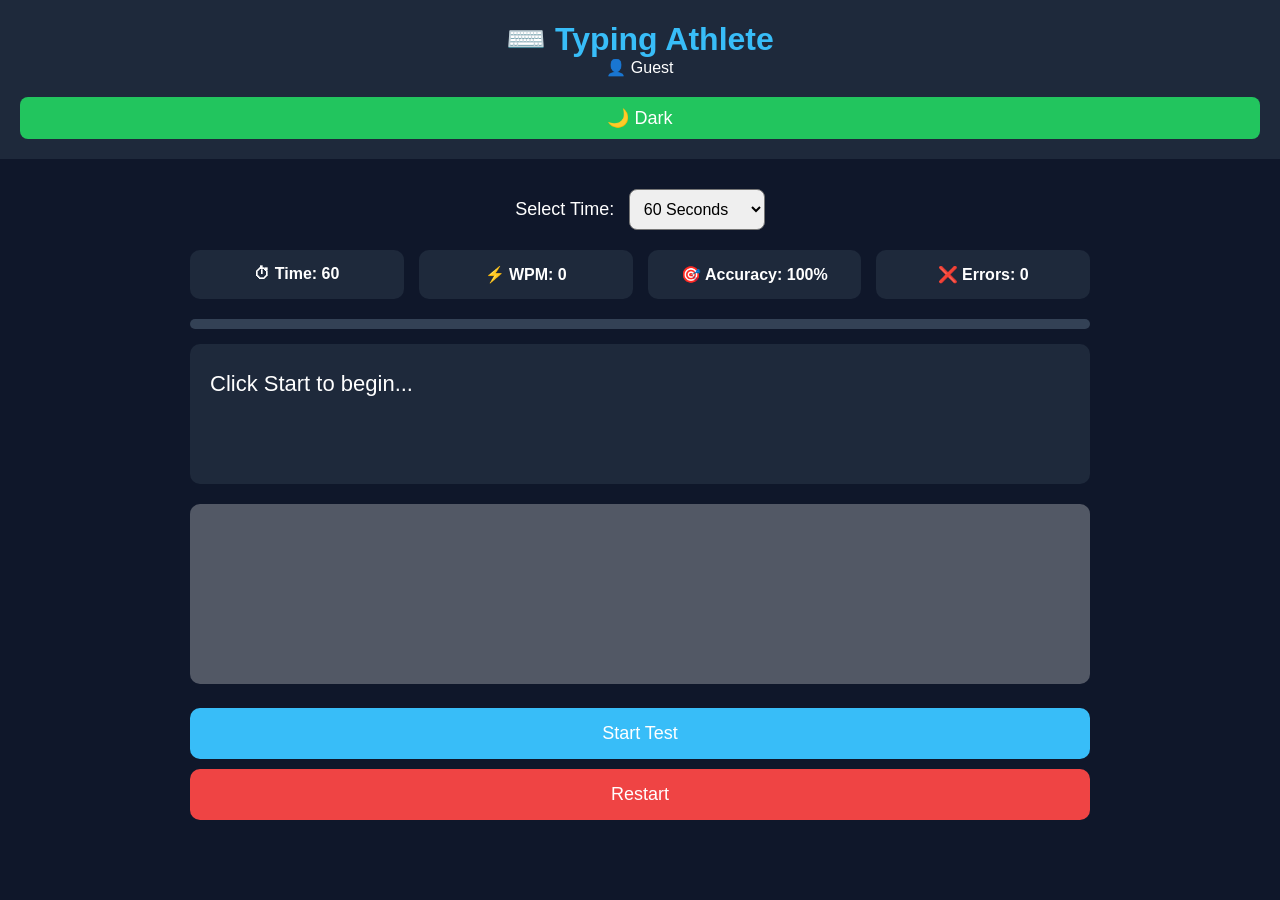
==== index.html @ ab13ba8a "first commit" ====
<!DOCTYPE html>
<html lang="en">
<head>
  <meta charset="UTF-8">
  <meta name="viewport" content="width=device-width, initial-scale=1.0">
  <title>Typing Athlete</title>
  <link rel="stylesheet" href="style.css">
</head>
  <div id="resultPopup" class="popup">
  <div class="popup-box">
    <h2>🎉 Test Completed</h2>

    <p>⚡ WPM: <span id="finalWpm">0</span></p>
    <p>🎯 Accuracy: <span id="finalAccuracy">100%</span></p>
    <p>❌ Errors: <span id="finalErrors">0</span></p>

    <button id="closePopup">Close</button>
  </div>
  </div>
<body>

<header>
  <h1>⌨️ Typing Athlete</h1>
  <span id="playerName"></span>
  <button id="themeBtn">🌙 Dark</button>
</header>

<div class="container">

<div class="timer-select">
  <label>Select Time:</label>

  <select id="timeSelect">
    <option value="15">15 Seconds</option>
    <option value="30">30 Seconds</option>
    <option value="60" selected>60 Seconds</option>
    <option value="120">120 Seconds</option>
  </select>
</div> 
  <div class="stats">
    <div>⏱ Time: <span id="timer">60</span></div>
    <div>⚡ WPM: <span id="wpm">0</span></div>
    <div>🎯 Accuracy: <span id="accuracy">100%</span></div>
    <div>❌ Errors: <span id="errors">0</span></div>
  </div>

 <div class="progress">
    <div id="progressBar"></div>
 </div>
  <div id="quote">
    Click Start to begin...
  </div>

  <textarea
    id="input"
    placeholder="Type here..."
    disabled>
  </textarea>

  <button id="startBtn">Start Test</button>
  <button id="restartBtn">Restart</button>

</div>

<script src="script.js"></script>

</body>
</html>
---- style.css ----
*{
    margin:0;
    padding:0;
    box-sizing:border-box;
    font-family:Arial,sans-serif;
}

body{
    background:#0f172a;
    color:white;
}

header{
    background:#1e293b;
    text-align:center;
    padding:20px;
}

header h1{
    color:#38bdf8;
}

.container{
    width:90%;
    max-width:900px;
    margin:30px auto;
}

.stats{
    display:grid;
    grid-template-columns:repeat(4,1fr);
    gap:15px;
    margin-bottom:20px;
}

.stats div{
    background:#1e293b;
    padding:15px;
    border-radius:10px;
    text-align:center;
    font-weight:bold;
}

#quote{
    background:#1e293b;
    padding:20px;
    border-radius:10px;
    min-height:140px;
    font-size:22px;
    line-height:40px;
    margin-bottom:20px;
}

textarea{
    width:100%;
    height:180px;
    padding:15px;
    font-size:20px;
    border:none;
    border-radius:10px;
    resize:none;
    outline:none;
}

button{
    width:100%;
    margin-top:20px;
    padding:15px;
    font-size:18px;
    background:#38bdf8;
    color:white;
    border:none;
    border-radius:10px;
    cursor:pointer;
}

button:hover{
    background:#0ea5e9;
}

.correct{
    color:#22c55e;
}

.incorrect{
    color:#ef4444;
}

@media(max-width:700px){
    .stats{
        grid-template-columns:repeat(2,1fr);
    }
}
#restartBtn{
    width:100%;
    margin-top:10px;
    padding:15px;
    font-size:18px;
    background:#ef4444;
    color:white;
    border:none;
    border-radius:10px;
    cursor:pointer;
}

#restartBtn:hover{
    background:#dc2626;
}
.timer-select{
    margin:20px 0;
    text-align:center;
}

.timer-select label{
    font-size:18px;
    margin-right:10px;
}

.timer-select select{
    padding:10px;
    font-size:16px;
    border-radius:8px;
}
.popup{
    position:fixed;
    inset:0;
    background:rgba(0,0,0,.7);
    display:none;
    justify-content:center;
    align-items:center;
}

.popup-box{
    background:white;
    color:black;
    padding:30px;
    border-radius:12px;
    width:300px;
    text-align:center;
}

.popup-box button{
    margin-top:20px;
    width:100%;
}
.light-mode{
    background:#f4f4f4;
    color:#111;
}

.light-mode header{
    background:#ffffff;
}

.light-mode .stats div,
.light-mode #quote{
    background:#ffffff;
    color:#111;
}

#themeBtn{
    padding:10px 20px;
    border:none;
    border-radius:8px;
    cursor:pointer;
    background:#22c55e;
    color:white;
}
.progress{
    width:100%;
    height:10px;
    background:#334155;
    border-radius:20px;
    margin-bottom:15px;
    overflow:hidden;
}

#progressBar{
    width:0%;
    height:100%;
    background:#22c55e;
    transition:0.2s;
}
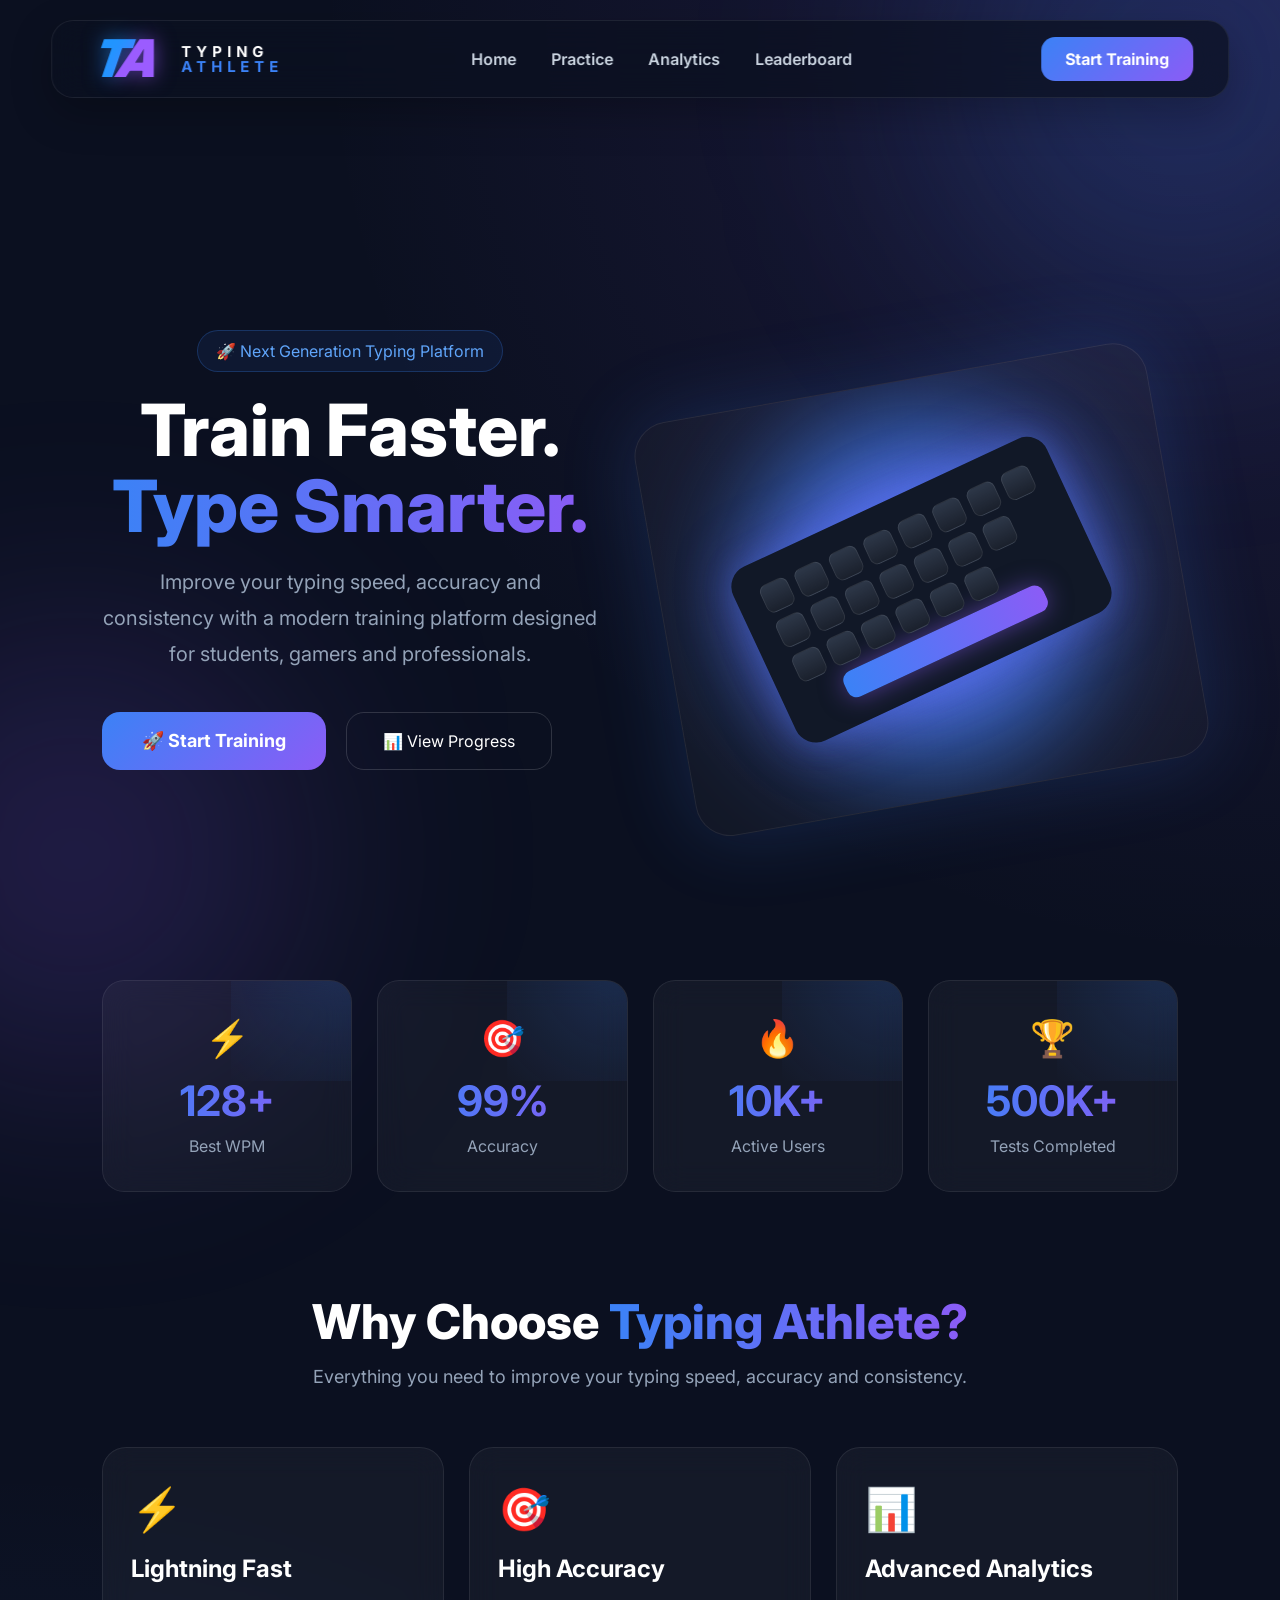
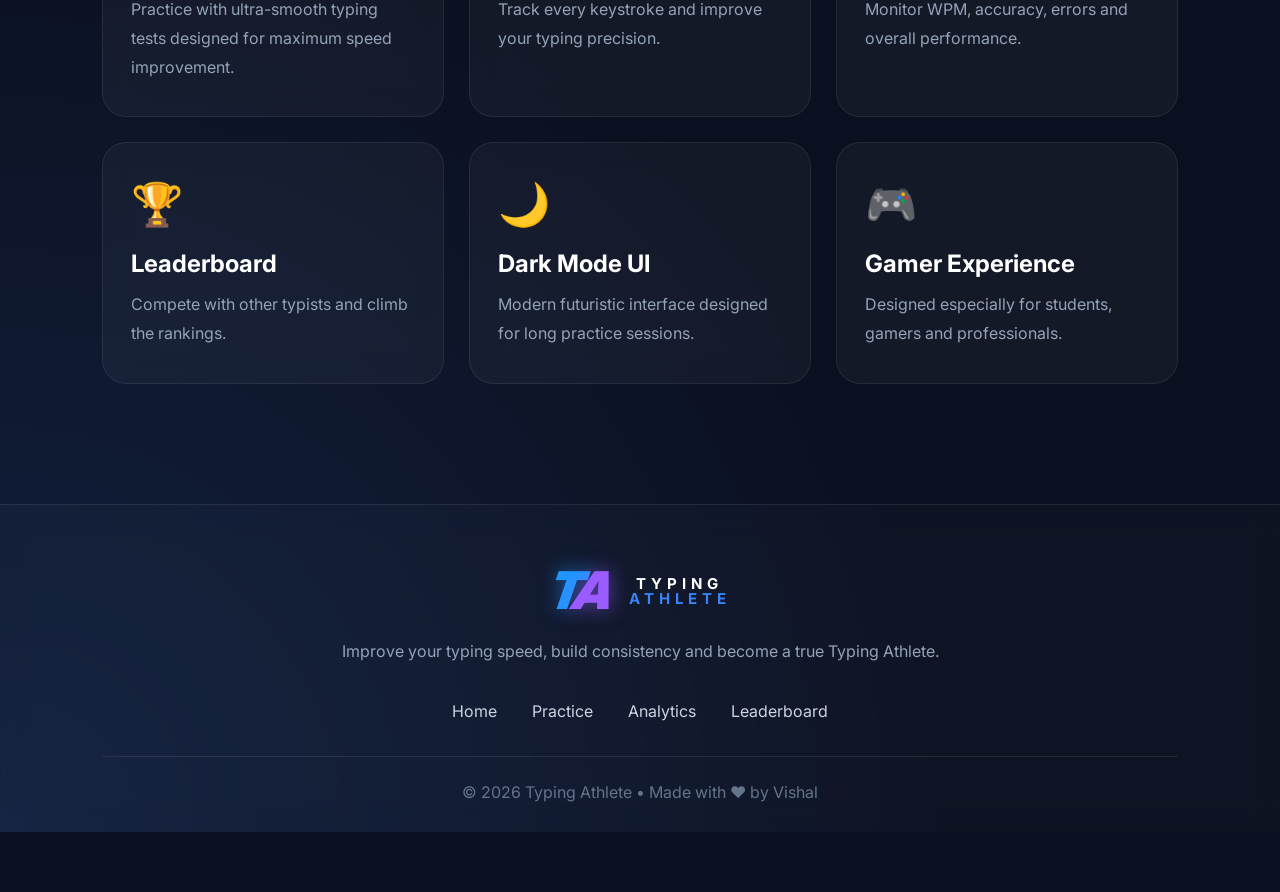
==== commit e7ab84b8: "Day 3 - Home Page Completed" ====
--- a/index.html
+++ b/index.html
@@ -1,68 +1,261 @@
- <!DOCTYPE html>
+<!DOCTYPE html>
 <html lang="en">
 <head>
-  <meta charset="UTF-8">
-  <meta name="viewport" content="width=device-width, initial-scale=1.0">
-  <title>Typing Athlete</title>
-  <link rel="stylesheet" href="style.css">
+    <meta charset="UTF-8">
+    <meta name="viewport" content="width=device-width, initial-scale=1.0">
+<title>Typing Athlete | Improve Speed & Accuracy</title>
+<meta name="description"
+content="Typing Athlete is a modern typing practice platform to improve typing speed, accuracy and consistency.">
+    <!-- Google Fonts -->
+    <link rel="preconnect" href="https://fonts.googleapis.com">
+    <link rel="preconnect" href="https://fonts.gstatic.com" crossorigin>
+    <link href="https://fonts.googleapis.com/css2?family=Inter:wght@400;500;600;700;800&display=swap" rel="stylesheet">
+
+    <!-- CSS -->
+    <link rel="stylesheet" href="css/home.css">
 </head>
-  <div id="resultPopup" class="popup">
-  <div class="popup-box">
-    <h2>🎉 Test Completed</h2>
-
-    <p>⚡ WPM: <span id="finalWpm">0</span></p>
-    <p>🎯 Accuracy: <span id="finalAccuracy">100%</span></p>
-    <p>❌ Errors: <span id="finalErrors">0</span></p>
-
-    <button id="closePopup">Close</button>
-  </div>
-  </div>
+
 <body>
 
-<header>
-  <h1>⌨️ Typing Athlete</h1>
-  <span id="playerName"></span>
-  <button id="themeBtn">🌙 Dark</button>
+<header class="navbar" id="navbar">
+
+    <div class="logo">
+
+    <div class="ta-logo">
+        <span class="t">T</span>
+        <span class="a">A</span>
+    </div>
+
+    <div class="brand-name">
+        <span>TYPING</span>
+        <span>ATHLETE</span>
+    </div>
+
+</div>
+
+    <nav class="nav-links">
+        <a href="index.html" class="active">Home</a>
+        <a href="practice.html">Practice</a>
+        <a href="analytics.html">Analytics</a>
+        <a href="leaderboard.html">Leaderboard</a>
+    </nav>
+
+    <a href="practice.html" class="start-btn">
+        Start Training
+    </a>
+
 </header>
 
-<div class="container">
-
-<div class="timer-select">
-  <label>Select Time:</label>
-
-  <select id="timeSelect">
-    <option value="15">15 Seconds</option>
-    <option value="30">30 Seconds</option>
-    <option value="60" selected>60 Seconds</option>
-    <option value="120">120 Seconds</option>
-  </select>
-</div> 
-  <div class="stats">
-    <div>⏱ Time: <span id="timer">60</span></div>
-    <div>⚡ WPM: <span id="wpm">0</span></div>
-    <div>🎯 Accuracy: <span id="accuracy">100%</span></div>
-    <div>❌ Errors: <span id="errors">0</span></div>
-  </div>
-
- <div class="progress">
-    <div id="progressBar"></div>
- </div>
-  <div id="quote">
-    Click Start to begin...
-  </div>
-
-  <textarea
-    id="input"
-    placeholder="Type here..."
-    disabled>
-  </textarea>
-
-  <button id="startBtn">Start Test</button>
-  <button id="restartBtn">Restart</button>
+
+<section class="hero reveal">
+
+    <div class="hero-left">
+
+        <p class="tag">🚀 Next Generation Typing Platform</p>
+
+        <h1>
+            Train Faster.<br>
+            <span>Type Smarter.</span>
+        </h1>
+
+        <p class="description">
+            Improve your typing speed, accuracy and consistency with a modern
+            training platform designed for students, gamers and professionals.
+        </p>
+
+        <div class="hero-buttons">
+            <a href="practice.html" class="hero-btn">
+                🚀 Start Training
+            </a>
+
+            <a href="#" class="secondary-btn">
+                📊 View Progress
+            </a>
+        </div>
+
+    </div>
+
+    <div class="hero-right">
+
+        <div class="keyboard-box">
+
+    <div class="circle"></div>
+
+    <div class="keyboard">
+
+        <div class="row">
+            <span></span><span></span><span></span><span></span><span></span><span></span><span></span><span></span>
+        </div>
+
+        <div class="row">
+            <span></span><span></span><span></span><span></span><span></span><span></span><span></span>
+        </div>
+
+        <div class="row">
+            <span></span><span></span><span></span><span></span><span></span><span></span>
+        </div>
+
+        <div class="space"></div>
+
+    </div>
 
 </div>
 
-<script src="script.js"></script>
+    </div>
+
+</section>
+
+<section class="stats reveal">
+    
+    <div class="stat-card">
+        <div class="stat-icon">⚡</div>
+        <h2>128+</h2>
+        <p>Best WPM</p>
+    </div>
+
+    <div class="stat-card">
+        <div class="stat-icon">🎯</div>
+        <h2>99%</h2>
+        <p>Accuracy</p>
+    </div>
+
+    <div class="stat-card">
+        <div class="stat-icon">🔥</div>
+        <h2>10K+</h2>
+        <p>Active Users</p>
+    </div>
+
+    <div class="stat-card">
+        <div class="stat-icon">🏆</div>
+        <h2>500K+</h2>
+        <p>Tests Completed</p>
+    </div>
+
+</section>
+
+<section class="features reveal">
+
+    <div class="section-title">
+        <h2>Why Choose <span>Typing Athlete?</span></h2>
+        <p>
+            Everything you need to improve your typing speed, accuracy and consistency.
+        </p>
+    </div>
+
+    <div class="features-grid">
+
+        <div class="feature-card">
+            <div class="feature-icon">⚡</div>
+            <h3>Lightning Fast</h3>
+            <p>Practice with ultra-smooth typing tests designed for maximum speed improvement.</p>
+        </div>
+
+        <div class="feature-card">
+            <div class="feature-icon">🎯</div>
+            <h3>High Accuracy</h3>
+            <p>Track every keystroke and improve your typing precision.</p>
+        </div>
+
+        <div class="feature-card">
+            <div class="feature-icon">📊</div>
+            <h3>Advanced Analytics</h3>
+            <p>Monitor WPM, accuracy, errors and overall performance.</p>
+        </div>
+
+        <div class="feature-card">
+            <div class="feature-icon">🏆</div>
+            <h3>Leaderboard</h3>
+            <p>Compete with other typists and climb the rankings.</p>
+        </div>
+
+        <div class="feature-card">
+            <div class="feature-icon">🌙</div>
+            <h3>Dark Mode UI</h3>
+            <p>Modern futuristic interface designed for long practice sessions.</p>
+        </div>
+
+        <div class="feature-card">
+            <div class="feature-icon">🎮</div>
+            <h3>Gamer Experience</h3>
+            <p>Designed especially for students, gamers and professionals.</p>
+        </div>
+
+    </div>
+
+</section>
+
+<footer class="footer reveal">
+
+    <div class="footer-top">
+
+        <div class="footer-brand">
+
+            <div class="ta-logo">
+                <span class="t">T</span>
+                <span class="a">A</span>
+            </div>
+
+            <div class="brand-name">
+                <span>TYPING</span>
+                <span>ATHLETE</span>
+            </div>
+
+        </div>
+
+        <p>
+            Improve your typing speed, build consistency and become a true Typing Athlete.
+        </p>
+
+    </div>
+
+    <div class="footer-links">
+        <a href="#">Home</a>
+        <a href="practice.html">Practice</a>
+        <a href="#">Analytics</a>
+        <a href="#">Leaderboard</a>
+    </div>
+
+    <div class="footer-bottom">
+        © 2026 Typing Athlete • Made with ❤️ by Vishal
+    </div>
+
+</footer>
+
+<script>
+    
+const navbar = document.getElementById("navbar");
+
+window.addEventListener("scroll", function () {
+    if (window.scrollY > 30) {
+        navbar.classList.add("scrolled");
+    } else {
+        navbar.classList.remove("scrolled");
+    }
+});
+const reveals = document.querySelectorAll(".reveal");
+
+function revealOnScroll(){
+
+    reveals.forEach((element)=>{
+
+        const windowHeight = window.innerHeight;
+        const elementTop = element.getBoundingClientRect().top;
+
+        if(elementTop < windowHeight - 120){
+            element.classList.add("active");
+        }
+
+    });
+
+}
+
+window.addEventListener("scroll", revealOnScroll);
+
+revealOnScroll();
+
+</script>
+
+<script src="js/home.js"></script>
 
 </body>
 </html>
--- a/css/home.css
+++ b/css/home.css
@@ -0,0 +1,919 @@
+/* Google Font */
+*{
+    margin:0;
+    padding:0;
+    box-sizing:border-box;
+    font-family:'Inter',sans-serif;
+}
+
+body{
+    background:#0b1020;
+    color:#ffffff;
+    background:
+radial-gradient(circle at top right, rgba(139,92,246,.15), transparent 35%),
+radial-gradient(circle at bottom left, rgba(59,130,246,.15), transparent 35%),
+#0B1020;
+}
+
+/* Navbar */
+
+.navbar{
+    width:92%;
+    max-width:1300px;
+    height:78px;
+
+    display:flex;
+    justify-content:space-between;
+    align-items:center;
+
+    padding:0 35px;
+
+    position:fixed;
+    top:20px;
+    left:50%;
+    transform:translateX(-50%);
+
+    background:rgba(11,16,32,.75);
+    backdrop-filter:blur(18px);
+
+    border:1px solid rgba(255,255,255,.08);
+    border-radius:22px;
+
+    box-shadow:
+        0 15px 40px rgba(0,0,0,.25);
+
+    z-index:1000;
+
+    transition:all .35s ease;
+}
+
+.logo{
+    font-size:26px;
+    font-weight:800;
+}
+
+.logo span{
+    margin-left:8px;
+}
+
+.nav-links{
+    display:flex;
+    gap:35px;
+}
+
+.nav-links a{
+    text-decoration:none;
+    color:#cbd5e1;
+    font-weight:600;
+    transition:.3s;
+}
+
+.nav-links a:hover{
+    color:#60a5fa;
+}
+
+.start-btn{
+    text-decoration:none;
+    color:#fff;
+
+    padding:12px 24px;
+
+    border-radius:14px;
+
+    background:linear-gradient(135deg,#3b82f6,#8b5cf6);
+
+    font-weight:700;
+
+    transition:.3s;
+}
+
+.start-btn:hover{
+    transform:translateY(-3px);
+    box-shadow:0 10px 25px rgba(59,130,246,.35);
+}
+
+/* Hero */
+
+.hero{
+    min-height:calc(100vh - 80px);
+
+    display:flex;
+    justify-content:center;
+    align-items:center;
+
+    text-align:center;
+
+    padding:40px;
+}
+
+.hero-content{
+    max-width:850px;
+}
+
+.tag{
+    display:inline-block;
+    padding:10px 18px;
+    border-radius:50px;
+    background:rgba(59,130,246,.08);
+    border:1px solid rgba(59,130,246,.25);
+    color:#60A5FA;
+}
+
+.hero h1{
+    font-size:68px;
+    line-height:1.1;
+    margin-bottom:25px;
+}
+
+.description{
+    font-size:20px;
+    color:#94a3b8;
+    line-height:1.8;
+    margin-bottom:40px;
+}
+
+.hero-btn{
+    display:inline-block;
+
+    text-decoration:none;
+
+    padding:18px 40px;
+
+    border-radius:18px;
+
+    background:linear-gradient(135deg,#3b82f6,#8b5cf6);
+
+    color:#fff;
+
+    font-size:18px;
+    font-weight:700;
+
+    transition:.3s;
+}
+
+.hero-btn:hover{
+    transform:translateY(-5px);
+    box-shadow:0 15px 35px rgba(59,130,246,.45);
+}
+
+/* Mobile */
+
+@media(max-width:768px){
+
+.nav-links{
+display:none;
+}
+
+.hero h1{
+font-size:42px;
+}
+
+.description{
+font-size:17px;
+}
+
+.navbar{
+padding:0 20px;
+}
+
+}
+.logo{
+    display:flex;
+    align-items:center;
+    gap:12px;
+}
+
+.logo-box{
+    width:45px;
+    height:45px;
+
+    display:flex;
+    justify-content:center;
+    align-items:center;
+
+    border-radius:14px;
+
+    background:linear-gradient(135deg,#3b82f6,#8b5cf6);
+
+    color:white;
+
+    font-weight:800;
+    font-size:18px;
+
+    box-shadow:0 10px 25px rgba(59,130,246,.35);
+}
+
+.logo-text{
+    font-size:24px;
+    font-weight:800;
+}
+.logo{
+    display:flex;
+    align-items:center;
+    gap:15px;
+}
+
+.ta-logo{
+    display:flex;
+    font-size:52px;
+    font-weight:900;
+    font-style:italic;
+    line-height:1;
+}
+
+.ta-logo .t{
+    color:#2196ff;
+    text-shadow:0 0 20px rgba(33,150,255,.6);
+}
+
+.ta-logo .a{
+    margin-left:-10px;
+    color:#9b5cff;
+    text-shadow:0 0 20px rgba(155,92,255,.6);
+}
+
+.logo-name{
+    display:flex;
+    flex-direction:column;
+    line-height:1.1;
+}
+
+.logo-name span:first-child{
+    color:#ffffff;
+    letter-spacing:6px;
+    font-size:16px;
+    font-weight:700;
+}
+
+.logo-name span:last-child{
+    color:#4f8dff;
+    letter-spacing:6px;
+    font-size:16px;
+    font-weight:700;
+}.logo{
+    display:flex;
+    align-items:center;
+    gap:14px;
+}
+
+.ta-logo{
+    display:flex;
+    align-items:center;
+    font-size:52px;
+    font-weight:900;
+    font-style:italic;
+    line-height:1;
+}
+
+.t{
+    color:#3B82F6;
+    transform:skew(-10deg);
+    text-shadow:0 0 18px rgba(59,130,246,.6);
+}
+
+.a{
+    margin-left:-12px;
+    color:#8B5CF6;
+    transform:skew(-10deg);
+    text-shadow:0 0 18px rgba(139,92,246,.6);
+}
+
+.brand-name{
+    display:flex;
+    flex-direction:column;
+    line-height:1;
+}
+
+.brand-name span:first-child{
+    color:#ffffff;
+    font-size:15px;
+    font-weight:700;
+    letter-spacing:5px;
+}
+
+.brand-name span:last-child{
+    color:#3B82F6;
+    font-size:15px;
+    font-weight:700;
+    letter-spacing:5px;
+}
+/* ===========================
+   HERO V2
+=========================== */
+
+.hero{
+    display:grid;
+    grid-template-columns:1fr 1fr;
+    align-items:center;
+    gap:60px;
+
+    max-width:1300px;
+    margin:120px auto 40px;
+
+    padding: 100px 8% 60px;
+}
+
+.hero-left h1{
+    font-size:72px;
+    font-weight:800;
+    line-height:1.05;
+    margin:20px 0;
+}
+
+.hero-left h1 span{
+    background:linear-gradient(90deg,#3B82F6,#8B5CF6);
+    -webkit-background-clip:text;
+    -webkit-text-fill-color:transparent;
+}
+
+.hero-buttons{
+    display:flex;
+    gap:20px;
+    margin-top:40px;
+}
+
+.secondary-btn{
+    text-decoration:none;
+    color:#fff;
+    padding:18px 36px;
+    border:1px solid rgba(255,255,255,.15);
+    border-radius:18px;
+    transition:.3s;
+}
+
+.secondary-btn:hover{
+    border-color:#3B82F6;
+    box-shadow:0 0 25px rgba(59,130,246,.25);
+}
+
+.hero-right{
+    display:flex;
+    justify-content:center;
+    align-items:center;
+    padding-top: 40px;
+}
+
+.keyboard-box{
+    width:520px;
+    height:420px;
+
+    border-radius:35px;
+
+    position:relative;
+
+    display:flex;
+    flex-direction:column;
+    justify-content:center;
+    align-items:center;
+
+    background:rgba(255,255,255,.03);
+
+    border:1px solid rgba(255,255,255,.08);
+
+    overflow:hidden;
+    transform: rotate(-10deg) translateY(20px);
+box-shadow:
+0 0 80px rgba(59,130,246,.20);
+}
+
+.circle{
+    width:350px;
+    height:350px;
+
+    border-radius:50%;
+
+    position:absolute;
+
+    background:radial-gradient(circle,#8B5CF6,#3B82F6,transparent);
+
+    filter:blur(60px);
+
+    animation:float 5s ease-in-out infinite;
+}
+
+.keyboard-box h2{
+    font-size:120px;
+    z-index:2;
+}
+
+.keyboard-box p{
+    z-index:2;
+    color:#94A3B8;
+    margin-top:20px;
+    font-size:20px;
+}
+
+@keyframes float{
+
+0%,100%{
+transform:translateY(0px);
+}
+
+50%{
+transform:translateY(-25px);
+}
+
+}
+
+@media(max-width:1000px){
+
+.hero{
+grid-template-columns:1fr;
+text-align:center;
+}
+
+.hero-buttons{
+justify-content:center;
+}
+
+.hero-left h1{
+font-size:52px;
+}
+
+.keyboard-box{
+width:100%;
+max-width:560px;
+height:420px;
+
+display:flex;
+align-items:center;
+justify-content:center;
+
+position:relative;
+
+border-radius:28px;
+
+background:rgba(255,255,255,.03);
+
+backdrop-filter:blur(20px);
+
+overflow:hidden;
+
+box-shadow:
+0 0 80px rgba(59,130,246,.18);
+}
+
+}
+/* ===== CSS Keyboard ===== */
+
+.keyboard{
+    position:relative;
+    z-index:2;
+
+    background:#111827;
+
+    padding:25px;
+
+    border-radius:22px;
+
+    transform: rotate(-15deg);
+
+    box-shadow:
+    0 0 30px rgba(59,130,246,.25),
+    0 0 60px rgba(139,92,246,.35);
+}
+
+.row{
+    display:flex;
+    gap:8px;
+    margin-bottom:8px;
+}
+
+.row span{
+
+    width:30px;
+    height:30px;
+
+    border-radius:8px;
+
+    background:linear-gradient(#2d3748,#1a202c);
+
+    border:1px solid rgba(255,255,255,.08);
+
+}
+
+.space{
+
+    width:220px;
+    height:28px;
+
+    margin:auto;
+
+    border-radius:10px;
+
+    background:linear-gradient(90deg,#3B82F6,#8B5CF6);
+
+    box-shadow:0 0 25px rgba(139,92,246,.5);
+
+}
+.hero-btn,
+.start-btn{
+    transition:all .3s ease;
+}
+
+.hero-btn:hover,
+.start-btn:hover{
+
+    transform:translateY(-4px) scale(1.03);
+
+    box-shadow:
+    0 15px 35px rgba(59,130,246,.35);
+
+}
+/* ===========================
+   Background Effects
+=========================== */
+
+body{
+    overflow-x:hidden;
+}
+
+body::before{
+
+    content:"";
+
+    position:fixed;
+
+    width:500px;
+    height:500px;
+
+    top:-180px;
+    right:-150px;
+
+    border-radius:50%;
+
+    background:rgba(59,130,246,.18);
+
+    filter:blur(120px);
+
+    z-index:-1;
+
+}
+
+body::after{
+
+    content:"";
+
+    position:fixed;
+
+    width:450px;
+    height:450px;
+
+    bottom:-180px;
+    left:-150px;
+
+    border-radius:50%;
+
+    background:rgba(139,92,246,.18);
+
+    filter:blur(120px);
+
+    z-index:-1;
+
+}
+/* ===========================
+   STATS SECTION
+=========================== */
+
+.stats{
+    max-width:1300px;
+    margin:10px auto 100px;
+    padding:0 8%;
+
+    display:grid;
+    grid-template-columns:repeat(4,1fr);
+    gap:25px;
+}
+
+.stat-card{
+
+    background:rgba(255,255,255,.04);
+
+    border:1px solid rgba(255,255,255,.08);
+
+    backdrop-filter:blur(15px);
+
+    border-radius:22px;
+
+    padding:35px 25px;
+
+    text-align:center;
+
+    transition:all .35s ease;
+
+    position:relative;
+
+    overflow:hidden;
+
+}
+
+.stat-card::before{
+
+    content:"";
+
+    position:absolute;
+
+    width:220px;
+    height:220px;
+
+    background:radial-gradient(circle,rgba(59,130,246,.18),transparent);
+
+    top:-120px;
+    right:-100px;
+
+}
+
+.stat-card:hover{
+
+    transform:translateY(-10px);
+
+    border-color:#3B82F6;
+
+    box-shadow:
+    0 20px 40px rgba(59,130,246,.18);
+
+}
+
+.stat-icon{
+
+    font-size:36px;
+
+    margin-bottom:15px;
+
+}
+
+.stat-card h2{
+
+    font-size:42px;
+
+    margin-bottom:10px;
+
+    background:linear-gradient(90deg,#3B82F6,#8B5CF6);
+
+    -webkit-background-clip:text;
+
+    -webkit-text-fill-color:transparent;
+
+}
+
+.stat-card p{
+
+    color:#94A3B8;
+
+    font-size:16px;
+
+}
+
+/* Responsive */
+
+@media(max-width:1000px){
+
+.stats{
+
+grid-template-columns:repeat(2,1fr);
+
+}
+
+}
+
+@media(max-width:600px){
+
+.stats{
+
+grid-template-columns:1fr;
+
+}
+
+}
+/* ===========================
+   FEATURES SECTION
+=========================== */
+
+.features{
+    max-width:1300px;
+    margin:0 auto 120px;
+    padding:0 8%;
+}
+
+.section-title{
+    text-align:center;
+    margin-bottom:60px;
+}
+
+.section-title h2{
+    font-size:48px;
+    font-weight:800;
+    margin-bottom:15px;
+}
+
+.section-title h2 span{
+    background:linear-gradient(90deg,#3B82F6,#8B5CF6);
+    -webkit-background-clip:text;
+    -webkit-text-fill-color:transparent;
+}
+
+.section-title p{
+    color:#94A3B8;
+    font-size:18px;
+}
+
+.features-grid{
+    display:grid;
+    grid-template-columns:repeat(3,1fr);
+    gap:25px;
+}
+
+.feature-card{
+    background:rgba(255,255,255,.04);
+    border:1px solid rgba(255,255,255,.08);
+    backdrop-filter:blur(15px);
+
+    border-radius:24px;
+
+    padding:35px 28px;
+
+    transition:.35s ease;
+
+    position:relative;
+    overflow:hidden;
+}
+
+.feature-card::before{
+    content:"";
+    position:absolute;
+
+    width:220px;
+    height:220px;
+
+    top:-120px;
+    right:-100px;
+
+    background:
+    radial-gradient(circle,
+    rgba(59,130,246,.18),
+    transparent);
+
+    opacity:0;
+    transition:.35s;
+}
+
+.feature-card:hover{
+    transform:translateY(-10px);
+
+    border-color:#3B82F6;
+
+    box-shadow:
+    0 20px 40px rgba(59,130,246,.18);
+}
+
+.feature-card:hover::before{
+    opacity:1;
+}
+
+.feature-icon{
+    font-size:42px;
+    margin-bottom:20px;
+}
+
+.feature-card h3{
+    font-size:24px;
+    margin-bottom:12px;
+}
+
+.feature-card p{
+    color:#94A3B8;
+    line-height:1.8;
+}
+
+/* Responsive */
+
+@media(max-width:1000px){
+
+.features-grid{
+    grid-template-columns:repeat(2,1fr);
+}
+
+}
+
+@media(max-width:650px){
+
+.features-grid{
+    grid-template-columns:1fr;
+}
+
+.section-title h2{
+    font-size:36px;
+}
+
+}
+/* ===========================
+   FOOTER
+=========================== */
+
+.footer{
+    margin-top:100px;
+    padding:60px 8% 30px;
+
+    border-top:1px solid rgba(255,255,255,.08);
+
+    background:rgba(255,255,255,.02);
+
+    backdrop-filter:blur(15px);
+}
+
+.footer-top{
+    text-align:center;
+    margin-bottom:35px;
+}
+
+.footer-brand{
+    display:flex;
+    justify-content:center;
+    align-items:center;
+    gap:15px;
+
+    margin-bottom:20px;
+}
+
+.footer-top p{
+    color:#94A3B8;
+    max-width:600px;
+    margin:auto;
+    line-height:1.8;
+}
+
+.footer-links{
+    display:flex;
+    justify-content:center;
+    gap:35px;
+
+    margin:35px 0;
+}
+
+.footer-links a{
+    color:#CBD5E1;
+    text-decoration:none;
+    transition:.3s;
+}
+
+.footer-links a:hover{
+    color:#3B82F6;
+}
+
+.footer-bottom{
+    text-align:center;
+    color:#64748B;
+    border-top:1px solid rgba(255,255,255,.08);
+    padding-top:25px;
+}
+
+@media(max-width:768px){
+
+.footer-links{
+    flex-wrap:wrap;
+    gap:20px;
+}
+
+.footer-brand{
+    flex-direction:column;
+}
+
+}
+
+/* Scroll Navbar */
+.navbar.scrolled{
+
+    top:10px;
+
+    height:70px;
+
+    background:rgba(11,16,32,.92);
+
+    box-shadow:
+        0 20px 50px rgba(0,0,0,.35);
+
+    border-color:rgba(59,130,246,.25);
+
+}
+
+/* ===========================
+   SCROLL ANIMATION
+=========================== */
+
+.reveal{
+
+    opacity:0;
+
+    transform:translateY(60px);
+
+    transition:all .8s ease;
+
+}
+
+.reveal.active{
+
+    opacity:1;
+
+    transform:translateY(0);
+
+}
